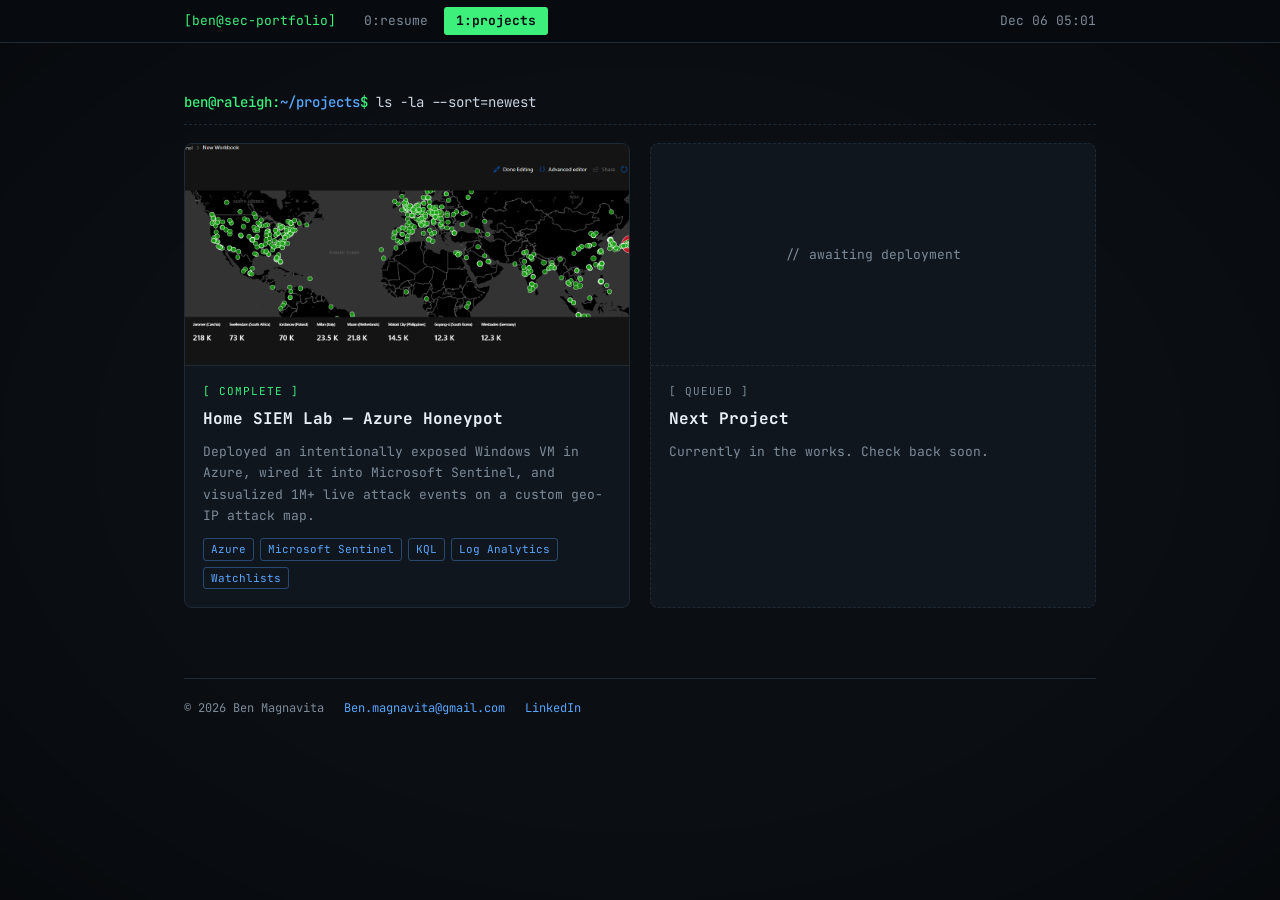
==== projects.html @ 246785d1 "Add files via upload Initial site upload" ====
<!DOCTYPE html>
<html lang="en">
<head>
<meta charset="UTF-8">
<meta name="viewport" content="width=device-width, initial-scale=1.0">
<title>Projects — Ben Magnavita</title>
<meta name="description" content="Security projects by Ben Magnavita — Azure SIEM honeypot lab with Microsoft Sentinel, and more in progress.">
<link rel="preconnect" href="https://fonts.googleapis.com">
<link rel="preconnect" href="https://fonts.gstatic.com" crossorigin>
<link href="https://fonts.googleapis.com/css2?family=JetBrains+Mono:wght@400;500;700&display=swap" rel="stylesheet">
<link rel="stylesheet" href="assets/style.css">
</head>
<body>

<nav class="topbar">
  <div class="topbar-inner">
    <span class="session">[ben@sec-portfolio]</span>
    <a class="tab" href="index.html">0:resume</a>
    <a class="tab active" href="projects.html">1:projects</a>
    <span class="clock" id="clock"></span>
  </div>
</nav>

<div class="wrap">

  <section class="section" style="margin-top:48px;">
    <div class="sec-cmd"><span class="prompt">ben@raleigh:<span class="path">~/projects</span>$</span> <span class="cmd">ls -la --sort=newest</span></div>

    <div class="cards">

      <!-- ================= PROJECT: HOME SIEM LAB ================= -->
      <a class="card" href="siem-lab.html">
        <img class="card-thumb" src="assets/img/05-dashboard.png" alt="Global attack map built in Microsoft Sentinel showing live attacker origins">
        <div class="card-body">
          <div class="card-status">[ COMPLETE ]</div>
          <h3>Home SIEM Lab — Azure Honeypot</h3>
          <p>Deployed an intentionally exposed Windows VM in Azure, wired it into Microsoft Sentinel, and visualized 1M+ live attack events on a custom geo-IP attack map.</p>
          <div class="stack">
            <span>Azure</span><span>Microsoft Sentinel</span><span>KQL</span><span>Log Analytics</span><span>Watchlists</span>
          </div>
        </div>
      </a>

      <!-- ================= PLACEHOLDER: NEXT PROJECT =================
           TO ADD A NEW PROJECT:
           1. Copy the <a class="card"> block above.
           2. Point href at your new project page (copy siem-lab.html as a starting template).
           3. Drop a thumbnail into assets/img/ and update the src + alt text.
           4. Update the status, title, description, and stack tags.
           5. Delete or keep this placeholder card below.
           ============================================================= -->
      <div class="card placeholder">
        <div class="card-thumb-empty">// awaiting deployment</div>
        <div class="card-body">
          <div class="card-status queued">[ QUEUED ]</div>
          <h3>Next Project</h3>
          <p>Currently in the works. Check back soon.</p>
        </div>
      </div>

    </div>
  </section>

  <footer>
    <span>&copy; 2026 Ben Magnavita</span>
    <span><a href="mailto:Ben.magnavita@gmail.com">Ben.magnavita@gmail.com</a></span>
    <span><a href="https://linkedin.com/in/benmagnavita" target="_blank" rel="noopener">LinkedIn</a></span>
  </footer>

</div>

<script>
  function tick() {
    const d = new Date();
    document.getElementById('clock').textContent =
      d.toLocaleDateString('en-US', {month:'short', day:'2-digit'}) + ' ' +
      d.toLocaleTimeString('en-US', {hour:'2-digit', minute:'2-digit', hour12:false});
  }
  tick(); setInterval(tick, 30000);
</script>

</body>
</html>
---- assets/style.css ----
/* ============================================================
   BEN MAGNAVITA — PORTFOLIO
   Terminal / SOC aesthetic. Shared across all pages.
   Palette:
     bg      #0B0F14   deep charcoal (Azure-dark inspired)
     panel   #10161E
     border  #1E2A36
     green   #3DF07C   prompt / primary accent
     amber   #FFB454   highlights, certs, warnings
     blue    #58A6FF   links, Azure references
     red     #F0525F   danger callouts (honeypot rule)
     text    #C8D3DE
     dim     #7C8B99
   ============================================================ */

:root {
  --bg: #0B0F14;
  --panel: #10161E;
  --panel-2: #0E141B;
  --border: #1E2A36;
  --green: #3DF07C;
  --amber: #FFB454;
  --blue: #58A6FF;
  --red: #F0525F;
  --text: #C8D3DE;
  --dim: #7C8B99;
  --mono: "JetBrains Mono", ui-monospace, "Cascadia Code", Consolas, monospace;
}

* { margin: 0; padding: 0; box-sizing: border-box; }

html { scroll-behavior: smooth; }

body {
  background: var(--bg);
  color: var(--text);
  font-family: var(--mono);
  font-size: 15px;
  line-height: 1.65;
  min-height: 100vh;
}

/* Subtle CRT vignette — atmosphere without hurting readability */
body::before {
  content: "";
  position: fixed;
  inset: 0;
  pointer-events: none;
  background: radial-gradient(ellipse at center, transparent 60%, rgba(0,0,0,0.35) 100%);
  z-index: 0;
}

.wrap {
  position: relative;
  z-index: 1;
  max-width: 960px;
  margin: 0 auto;
  padding: 0 24px 80px;
}

a { color: var(--blue); text-decoration: none; }
a:hover { text-decoration: underline; }
a:focus-visible, button:focus-visible {
  outline: 2px solid var(--green);
  outline-offset: 3px;
}

/* ---------- tmux-style top bar ---------- */
.topbar {
  position: sticky;
  top: 0;
  z-index: 10;
  background: #070B0F;
  border-bottom: 1px solid var(--border);
  font-size: 13px;
}
.topbar-inner {
  max-width: 960px;
  margin: 0 auto;
  padding: 0 24px;
  display: flex;
  align-items: center;
  gap: 4px;
  height: 42px;
}
.topbar .session {
  color: var(--green);
  margin-right: 12px;
  white-space: nowrap;
}
.topbar .tab {
  padding: 3px 12px;
  color: var(--dim);
  border-radius: 3px;
  white-space: nowrap;
}
.topbar .tab:hover { color: var(--text); background: var(--panel); text-decoration: none; }
.topbar .tab.active { color: var(--bg); background: var(--green); font-weight: 700; }
.topbar .clock { margin-left: auto; color: var(--dim); white-space: nowrap; }

/* ---------- terminal hero window ---------- */
.term {
  margin-top: 48px;
  background: var(--panel);
  border: 1px solid var(--border);
  border-radius: 8px;
  overflow: hidden;
  box-shadow: 0 12px 40px rgba(0,0,0,0.5);
}
.term-head {
  display: flex;
  align-items: center;
  gap: 8px;
  padding: 10px 14px;
  background: var(--panel-2);
  border-bottom: 1px solid var(--border);
  font-size: 12px;
  color: var(--dim);
}
.term-head .dot { width: 11px; height: 11px; border-radius: 50%; }
.dot-r { background: #F0525F; } .dot-y { background: #FFB454; } .dot-g { background: #3DF07C; }
.term-head .title { margin-left: 8px; }
.term-body { padding: 24px 26px 28px; font-size: 14px; }

.prompt { color: var(--green); font-weight: 500; }
.cmd { color: var(--text); }
.out { color: var(--dim); }
.term-body .line { margin-bottom: 4px; white-space: pre-wrap; word-break: break-word; }

.hero-name {
  font-size: clamp(26px, 5vw, 40px);
  font-weight: 700;
  color: #E8F0F7;
  letter-spacing: 0.5px;
  margin: 10px 0 2px;
}
.hero-role { color: var(--green); font-size: clamp(15px, 2.5vw, 18px); margin-bottom: 14px; }
.hero-meta { color: var(--dim); font-size: 13px; }
.hero-meta a { color: var(--blue); }

.cursor {
  display: inline-block;
  width: 9px;
  height: 18px;
  background: var(--green);
  vertical-align: text-bottom;
  animation: blink 1.1s steps(1) infinite;
}
@keyframes blink { 50% { opacity: 0; } }
@media (prefers-reduced-motion: reduce) {
  .cursor { animation: none; }
  html { scroll-behavior: auto; }
}

/* ---------- primary CTA button ---------- */
.btn {
  display: inline-block;
  margin-top: 16px;
  padding: 10px 22px;
  background: var(--green);
  color: var(--bg);
  font-family: var(--mono);
  font-size: 14px;
  font-weight: 700;
  border-radius: 5px;
  border: 1px solid var(--green);
  box-shadow: 0 0 18px rgba(61,240,124,0.35);
  transition: box-shadow 0.15s ease, transform 0.15s ease;
}
.btn:hover {
  text-decoration: none;
  transform: translateY(-1px);
  box-shadow: 0 0 28px rgba(61,240,124,0.55);
}
.btn .arrow { margin-left: 8px; }

/* Attention glow on the projects tab (used on non-project pages) */
.tab.glow {
  color: var(--green);
  border: 1px solid rgba(61,240,124,0.6);
  animation: tabpulse 2.2s ease-in-out infinite;
}
@keyframes tabpulse {
  0%, 100% { box-shadow: 0 0 0 rgba(61,240,124,0); }
  50% { box-shadow: 0 0 12px rgba(61,240,124,0.55); }
}
@media (prefers-reduced-motion: reduce) {
  .tab.glow { animation: none; box-shadow: 0 0 8px rgba(61,240,124,0.4); }
  .btn { transition: none; }
}

/* ---------- section headers as shell commands ---------- */
.section { margin-top: 56px; }
.sec-cmd {
  font-size: 14px;
  margin-bottom: 18px;
  border-bottom: 1px dashed var(--border);
  padding-bottom: 10px;
}
.sec-cmd .path { color: var(--blue); }

/* ---------- resume entries ---------- */
.job { margin-bottom: 34px; }
.job-top {
  display: flex;
  flex-wrap: wrap;
  align-items: baseline;
  gap: 6px 14px;
}
.job-org { color: #E8F0F7; font-weight: 700; font-size: 16px; }
.job-title { color: var(--green); font-size: 14px; }
.job-when {
  margin-left: auto;
  color: var(--dim);
  font-size: 12.5px;
  white-space: nowrap;
}
.job-promo {
  display: inline-block;
  font-size: 11px;
  color: var(--amber);
  border: 1px solid rgba(255,180,84,0.4);
  border-radius: 3px;
  padding: 1px 7px;
  margin-left: 2px;
}
.job ul { list-style: none; margin-top: 10px; }
.job li {
  padding-left: 20px;
  position: relative;
  margin-bottom: 7px;
  color: var(--text);
  font-size: 14px;
}
.job li::before {
  content: ">";
  position: absolute;
  left: 0;
  color: var(--green);
}

/* ---------- badges / chips ---------- */
.chips { display: flex; flex-wrap: wrap; gap: 8px; }
.chip {
  font-size: 12.5px;
  padding: 4px 11px;
  border: 1px solid var(--border);
  border-radius: 4px;
  background: var(--panel);
  color: var(--text);
}
.chip.cert { border-color: rgba(255,180,84,0.5); color: var(--amber); }
.chip.clearance { border-color: rgba(61,240,124,0.5); color: var(--green); font-weight: 700; }
.chip.progress { border-style: dashed; color: var(--dim); }

.two-col { display: grid; grid-template-columns: 1fr 1fr; gap: 28px; }
@media (max-width: 640px) { .two-col { grid-template-columns: 1fr; } }

.subhead { color: var(--dim); font-size: 12px; text-transform: uppercase; letter-spacing: 1.5px; margin-bottom: 10px; }

/* ---------- project cards ---------- */
.cards { display: grid; grid-template-columns: 1fr 1fr; gap: 20px; }
@media (max-width: 700px) { .cards { grid-template-columns: 1fr; } }

.card {
  display: block;
  background: var(--panel);
  border: 1px solid var(--border);
  border-radius: 8px;
  overflow: hidden;
  color: var(--text);
  transition: border-color 0.15s ease, transform 0.15s ease;
}
.card:hover { border-color: var(--green); transform: translateY(-2px); text-decoration: none; }
.card-thumb { width: 100%; aspect-ratio: 16/8; object-fit: cover; object-position: top; display: block; border-bottom: 1px solid var(--border); }
.card-body { padding: 16px 18px 18px; }
.card-status { font-size: 11px; color: var(--green); letter-spacing: 1px; }
.card-status.queued { color: var(--dim); }
.card h3 { color: #E8F0F7; font-size: 16px; margin: 6px 0 8px; }
.card p { font-size: 13px; color: var(--dim); }
.card .stack { margin-top: 12px; display: flex; flex-wrap: wrap; gap: 6px; }
.card .stack span {
  font-size: 11px;
  color: var(--blue);
  border: 1px solid rgba(88,166,255,0.35);
  border-radius: 3px;
  padding: 1px 7px;
}
.card.placeholder { border-style: dashed; }
.card.placeholder .card-thumb-empty {
  aspect-ratio: 16/8;
  display: flex;
  align-items: center;
  justify-content: center;
  color: var(--dim);
  font-size: 13px;
  border-bottom: 1px dashed var(--border);
}

/* ---------- project walkthrough (step pages) ---------- */
.step { margin-bottom: 52px; }
.step-label {
  font-size: 12px;
  color: var(--green);
  letter-spacing: 1.5px;
  margin-bottom: 6px;
}
.step h3 { color: #E8F0F7; font-size: 18px; margin-bottom: 10px; }
.step p { font-size: 14px; color: var(--text); margin-bottom: 14px; max-width: 72ch; }
.step .note-red { color: var(--red); }
.shot {
  background: var(--panel);
  border: 1px solid var(--border);
  border-radius: 8px;
  overflow: hidden;
}
.shot img { display: block; width: 100%; height: auto; }
.shot .cap {
  padding: 9px 14px;
  font-size: 12px;
  color: var(--dim);
  border-top: 1px solid var(--border);
}

.callout {
  border: 1px solid rgba(240,82,95,0.5);
  background: rgba(240,82,95,0.07);
  border-radius: 6px;
  padding: 14px 16px;
  font-size: 13.5px;
  margin: 18px 0;
  max-width: 72ch;
}
.callout .tag { color: var(--red); font-weight: 700; }

.backlink { display: inline-block; margin-top: 40px; font-size: 13px; }

footer {
  margin-top: 70px;
  padding-top: 20px;
  border-top: 1px solid var(--border);
  font-size: 12px;
  color: var(--dim);
  display: flex;
  flex-wrap: wrap;
  gap: 8px 20px;
}
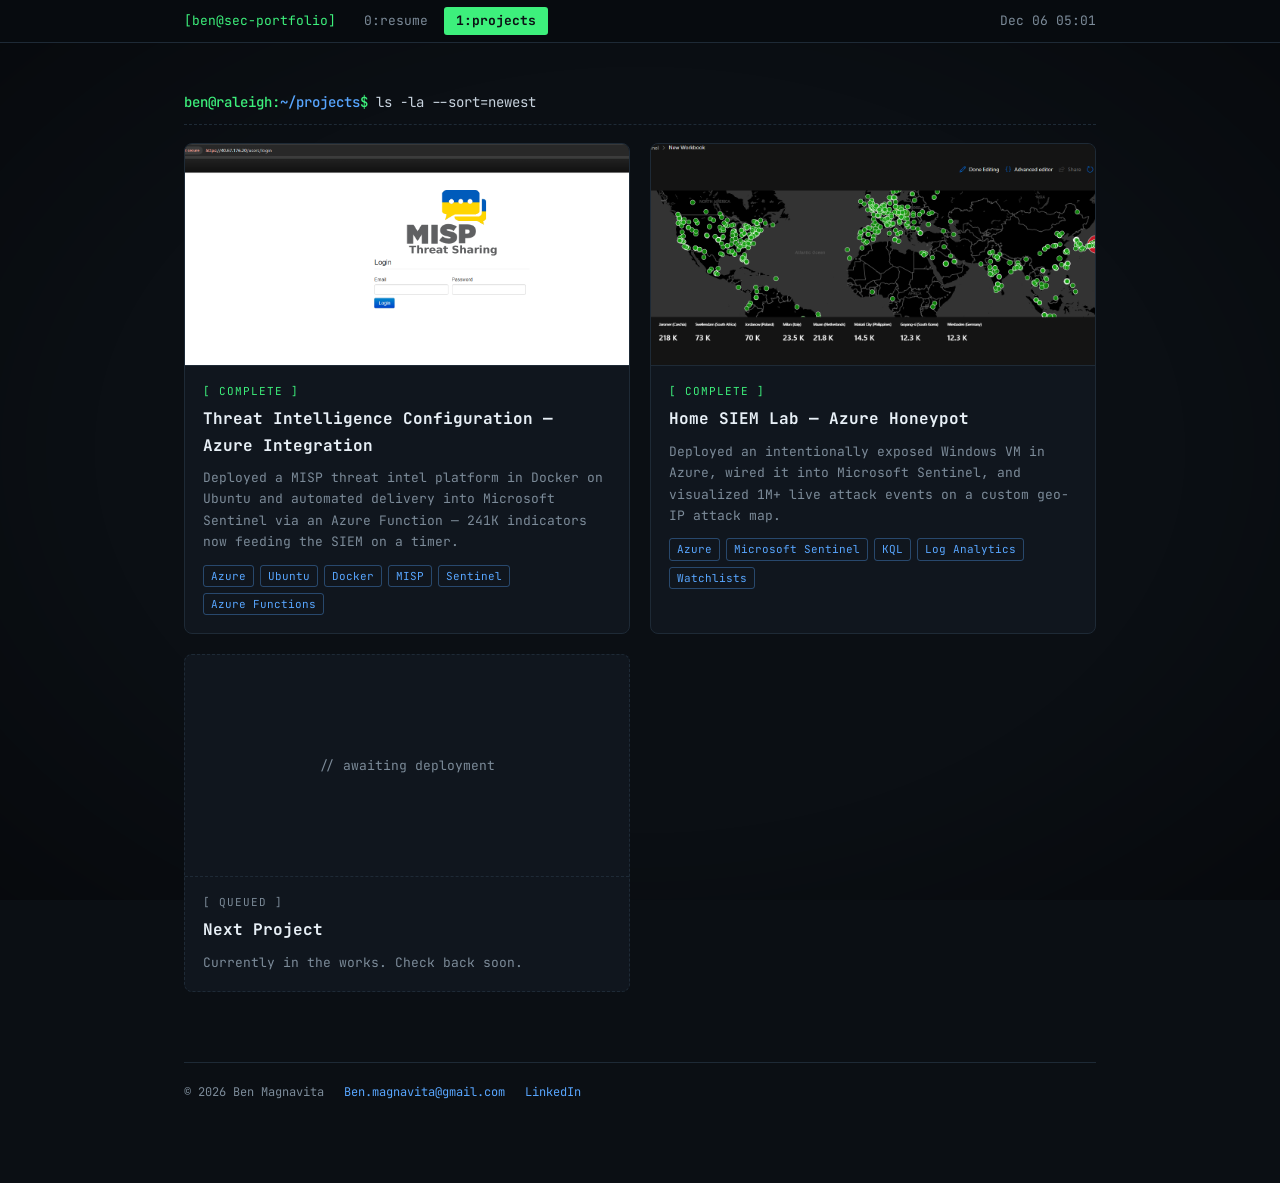
==== commit 08555a7d: "Add files via upload Added threat intel project" ====
--- a/projects.html
+++ b/projects.html
@@ -27,6 +27,19 @@
     <div class="sec-cmd"><span class="prompt">ben@raleigh:<span class="path">~/projects</span>$</span> <span class="cmd">ls -la --sort=newest</span></div>
 
     <div class="cards">
+
+      <!-- ================= PROJECT: THREAT INTEL / MISP ================= -->
+      <a class="card" href="threat-intel.html">
+        <img class="card-thumb" src="assets/img/ti-05-misp-live.png" alt="MISP Threat Sharing platform running over HTTPS in the browser">
+        <div class="card-body">
+          <div class="card-status">[ COMPLETE ]</div>
+          <h3>Threat Intelligence Configuration — Azure Integration</h3>
+          <p>Deployed a MISP threat intel platform in Docker on Ubuntu and automated delivery into Microsoft Sentinel via an Azure Function — 241K indicators now feeding the SIEM on a timer.</p>
+          <div class="stack">
+            <span>Azure</span><span>Ubuntu</span><span>Docker</span><span>MISP</span><span>Sentinel</span><span>Azure Functions</span>
+          </div>
+        </div>
+      </a>
 
       <!-- ================= PROJECT: HOME SIEM LAB ================= -->
       <a class="card" href="siem-lab.html">
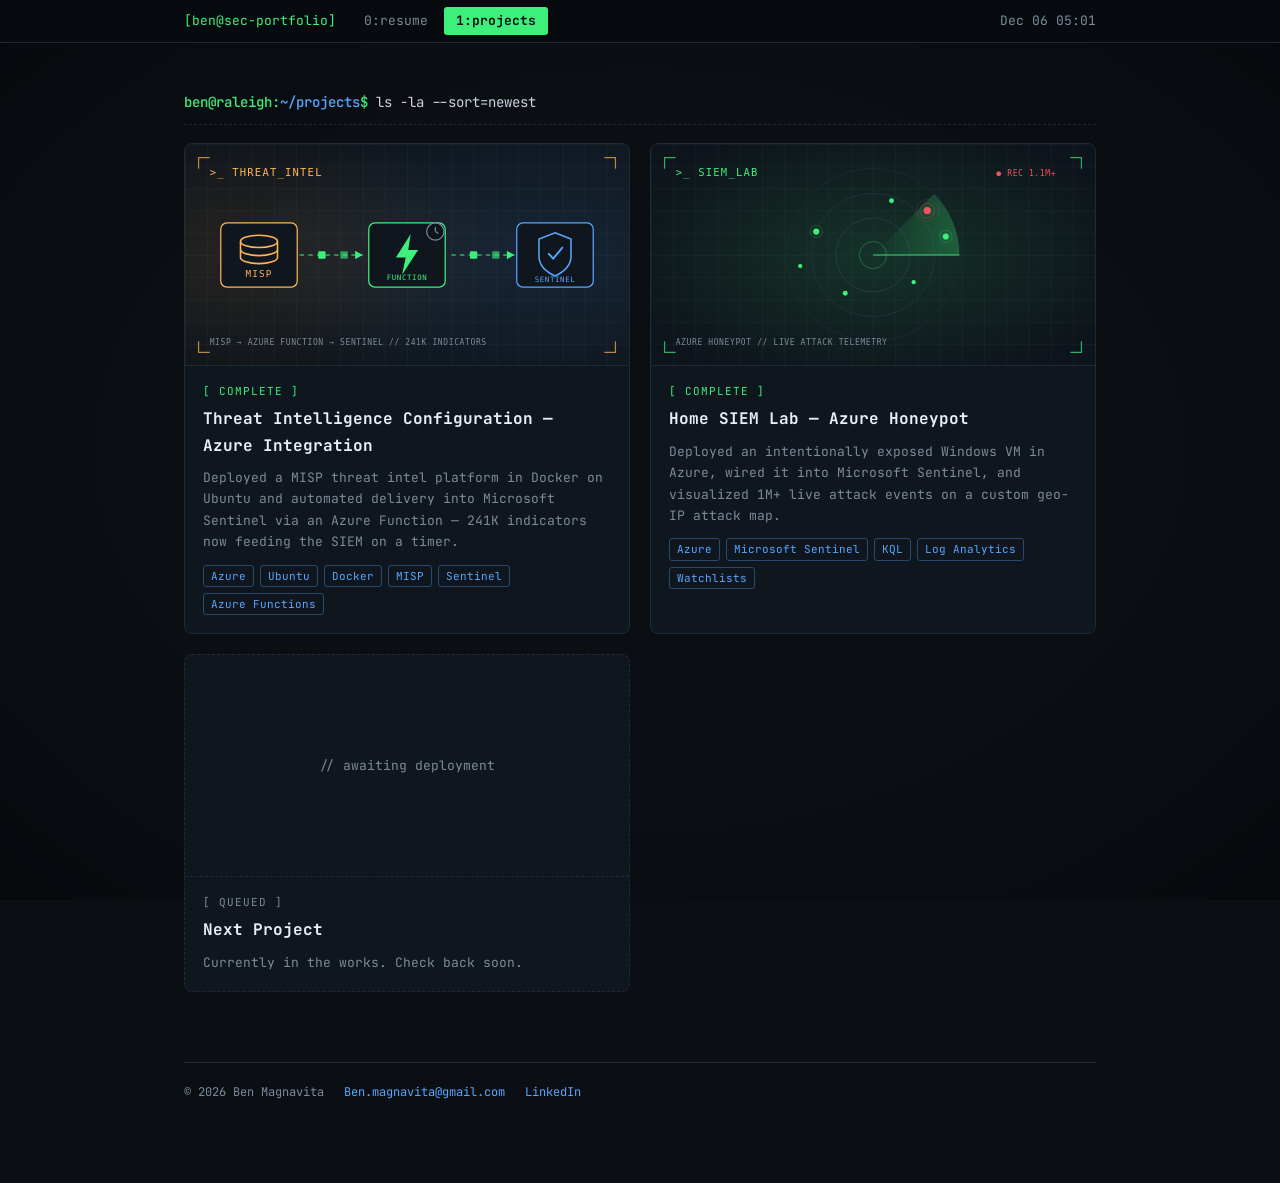
==== commit f7f1aeba: "Add files via upload Added thumbnails" ====
--- a/projects.html
+++ b/projects.html
@@ -30,7 +30,7 @@
 
       <!-- ================= PROJECT: THREAT INTEL / MISP ================= -->
       <a class="card" href="threat-intel.html">
-        <img class="card-thumb" src="assets/img/ti-05-misp-live.png" alt="MISP Threat Sharing platform running over HTTPS in the browser">
+        <img class="card-thumb" src="assets/img/thumb-threat-intel.svg" alt="Threat intelligence pipeline: MISP to Azure Function to Microsoft Sentinel">
         <div class="card-body">
           <div class="card-status">[ COMPLETE ]</div>
           <h3>Threat Intelligence Configuration — Azure Integration</h3>
@@ -43,7 +43,7 @@
 
       <!-- ================= PROJECT: HOME SIEM LAB ================= -->
       <a class="card" href="siem-lab.html">
-        <img class="card-thumb" src="assets/img/05-dashboard.png" alt="Global attack map built in Microsoft Sentinel showing live attacker origins">
+        <img class="card-thumb" src="assets/img/thumb-siem-lab.svg" alt="Radar-style graphic representing the Azure honeypot SIEM lab and live attack telemetry">
         <div class="card-body">
           <div class="card-status">[ COMPLETE ]</div>
           <h3>Home SIEM Lab — Azure Honeypot</h3>
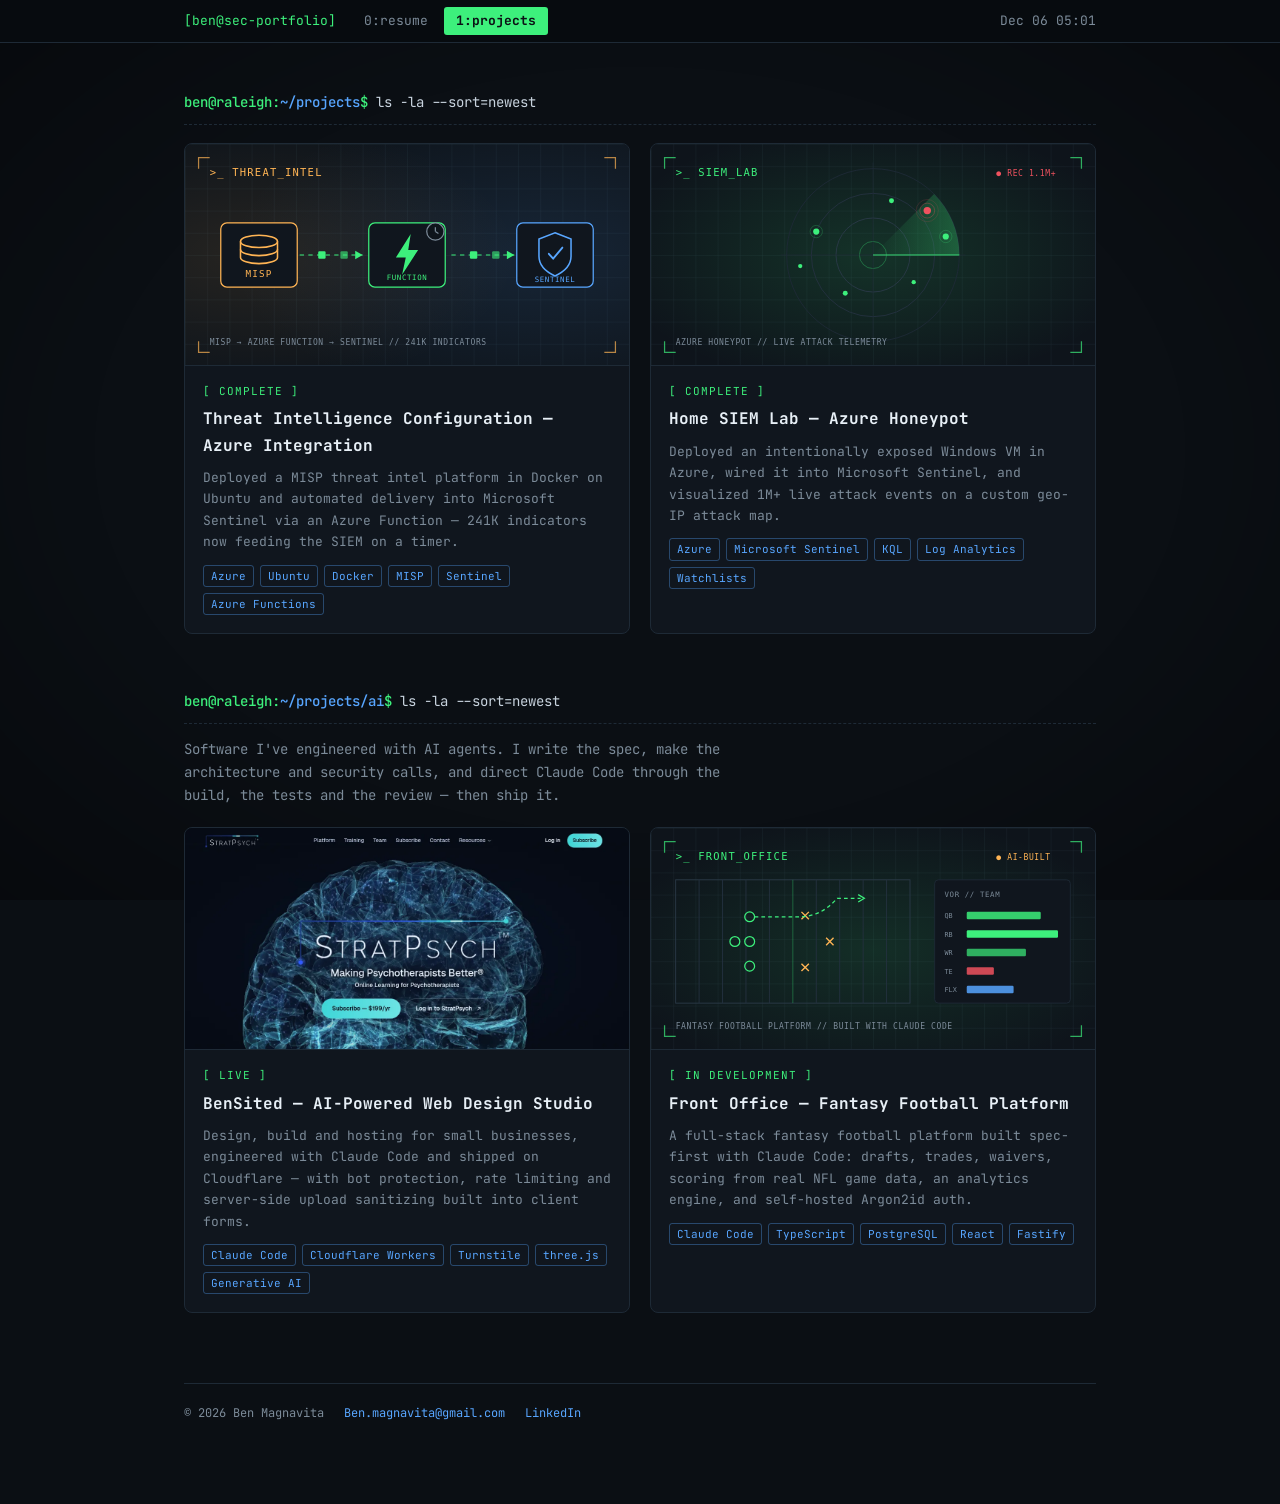
==== commit e955b182: "Add files via upload" ====
--- a/projects.html
+++ b/projects.html
@@ -4,7 +4,7 @@
 <meta charset="UTF-8">
 <meta name="viewport" content="width=device-width, initial-scale=1.0">
 <title>Projects — Ben Magnavita</title>
-<meta name="description" content="Security projects by Ben Magnavita — Azure SIEM honeypot lab with Microsoft Sentinel, and more in progress.">
+<meta name="description" content="Projects by Ben Magnavita — an Azure SIEM honeypot lab, MISP threat intel in Microsoft Sentinel, and software engineered with AI agents (Claude Code).">
 <link rel="preconnect" href="https://fonts.googleapis.com">
 <link rel="preconnect" href="https://fonts.gstatic.com" crossorigin>
 <link href="https://fonts.googleapis.com/css2?family=JetBrains+Mono:wght@400;500;700&display=swap" rel="stylesheet">
@@ -54,22 +54,44 @@
         </div>
       </a>
 
-      <!-- ================= PLACEHOLDER: NEXT PROJECT =================
-           TO ADD A NEW PROJECT:
-           1. Copy the <a class="card"> block above.
-           2. Point href at your new project page (copy siem-lab.html as a starting template).
-           3. Drop a thumbnail into assets/img/ and update the src + alt text.
-           4. Update the status, title, description, and stack tags.
-           5. Delete or keep this placeholder card below.
-           ============================================================= -->
-      <div class="card placeholder">
-        <div class="card-thumb-empty">// awaiting deployment</div>
+    </div>
+  </section>
+
+  <!-- ============ AI-ASSISTED ENGINEERING ============ -->
+  <section class="section">
+    <div class="sec-cmd"><span class="prompt">ben@raleigh:<span class="path">~/projects/ai</span>$</span> <span class="cmd">ls -la --sort=newest</span></div>
+    <p class="sec-lede">
+      Software I've engineered with AI agents. I write the spec, make the architecture and security calls,
+      and direct Claude Code through the build, the tests and the review &mdash; then ship it.
+    </p>
+
+    <div class="cards">
+
+      <!-- ================= PROJECT: WEB DESIGN STUDIO ================= -->
+      <a class="card" href="web-design.html">
+        <img class="card-thumb" src="assets/img/web-stratpsych.webp" alt="StratPsych homepage hero: a glowing 3D brain above the headline Making Psychotherapists Better">
         <div class="card-body">
-          <div class="card-status queued">[ QUEUED ]</div>
-          <h3>Next Project</h3>
-          <p>Currently in the works. Check back soon.</p>
+          <div class="card-status">[ LIVE ]</div>
+          <h3>BenSited &mdash; AI-Powered Web Design Studio</h3>
+          <p>Design, build and hosting for small businesses, engineered with Claude Code and shipped on Cloudflare &mdash; with bot protection, rate limiting and server-side upload sanitizing built into client forms.</p>
+          <div class="stack">
+            <span>Claude Code</span><span>Cloudflare Workers</span><span>Turnstile</span><span>three.js</span><span>Generative AI</span>
+          </div>
         </div>
-      </div>
+      </a>
+
+      <!-- ================= PROJECT: FRONT OFFICE ================= -->
+      <a class="card" href="front-office.html">
+        <img class="card-thumb" src="assets/img/thumb-front-office.svg" alt="Front Office graphic: a football play diagram beside a team value-over-replacement bar chart">
+        <div class="card-body">
+          <div class="card-status">[ IN DEVELOPMENT ]</div>
+          <h3>Front Office &mdash; Fantasy Football Platform</h3>
+          <p>A full-stack fantasy football platform built spec-first with Claude Code: drafts, trades, waivers, scoring from real NFL game data, an analytics engine, and self-hosted Argon2id auth.</p>
+          <div class="stack">
+            <span>Claude Code</span><span>TypeScript</span><span>PostgreSQL</span><span>React</span><span>Fastify</span>
+          </div>
+        </div>
+      </a>
 
     </div>
   </section>
--- a/assets/style.css
+++ b/assets/style.css
@@ -125,7 +125,7 @@
 .prompt { color: var(--green); font-weight: 500; }
 .cmd { color: var(--text); }
 .out { color: var(--dim); }
-.term-body .line { margin-bottom: 4px; white-space: pre-wrap; word-break: break-word; }
+.term-body .line { margin-bottom: 4px; white-space: normal; overflow-wrap: break-word; }
 
 .hero-name {
   font-size: clamp(26px, 5vw, 40px);
@@ -345,3 +345,40 @@
   flex-wrap: wrap;
   gap: 8px 20px;
 }
+
+/* ---------- AI section: lede + website hero gallery ---------- */
+.sec-lede { font-size: 14px; color: var(--dim); max-width: 72ch; margin: -4px 0 20px; }
+
+.gallery { display: grid; grid-template-columns: repeat(3, 1fr); gap: 16px; }
+@media (max-width: 860px) { .gallery { grid-template-columns: 1fr 1fr; } }
+@media (max-width: 520px) { .gallery { grid-template-columns: 1fr; } }
+.gallery .shot { display: block; color: var(--text); transition: border-color 0.15s ease; }
+.gallery .shot:hover { border-color: var(--green); text-decoration: none; }
+.gallery .shot img { aspect-ratio: 3/2; object-fit: cover; height: auto; }
+.gallery .cap strong { color: #E8F0F7; font-weight: 500; }
+.gallery .cap span { display: block; color: var(--blue); font-size: 11.5px; }
+
+.spec { list-style: none; max-width: 72ch; }
+.spec li { padding-left: 20px; position: relative; margin-bottom: 8px; font-size: 14px; }
+.spec li::before { content: ">"; position: absolute; left: 0; color: var(--green); }
+.spec strong { color: #E8F0F7; font-weight: 500; }
+
+pre.tree {
+  background: var(--panel);
+  border: 1px solid var(--border);
+  border-radius: 8px;
+  padding: 16px 18px;
+  font-family: var(--mono);
+  font-size: 13px;
+  color: var(--text);
+  overflow-x: auto;
+  max-width: 72ch;
+}
+pre.tree .c { color: var(--dim); }
+.chip.ai { border-color: rgba(61,240,124,0.45); color: var(--green); }
+
+/* Phones: the tmux bar can't fit the session name, both tabs and the clock */
+@media (max-width: 520px) {
+  .topbar-inner { padding: 0 16px; }
+  .topbar .clock { display: none; }
+}
